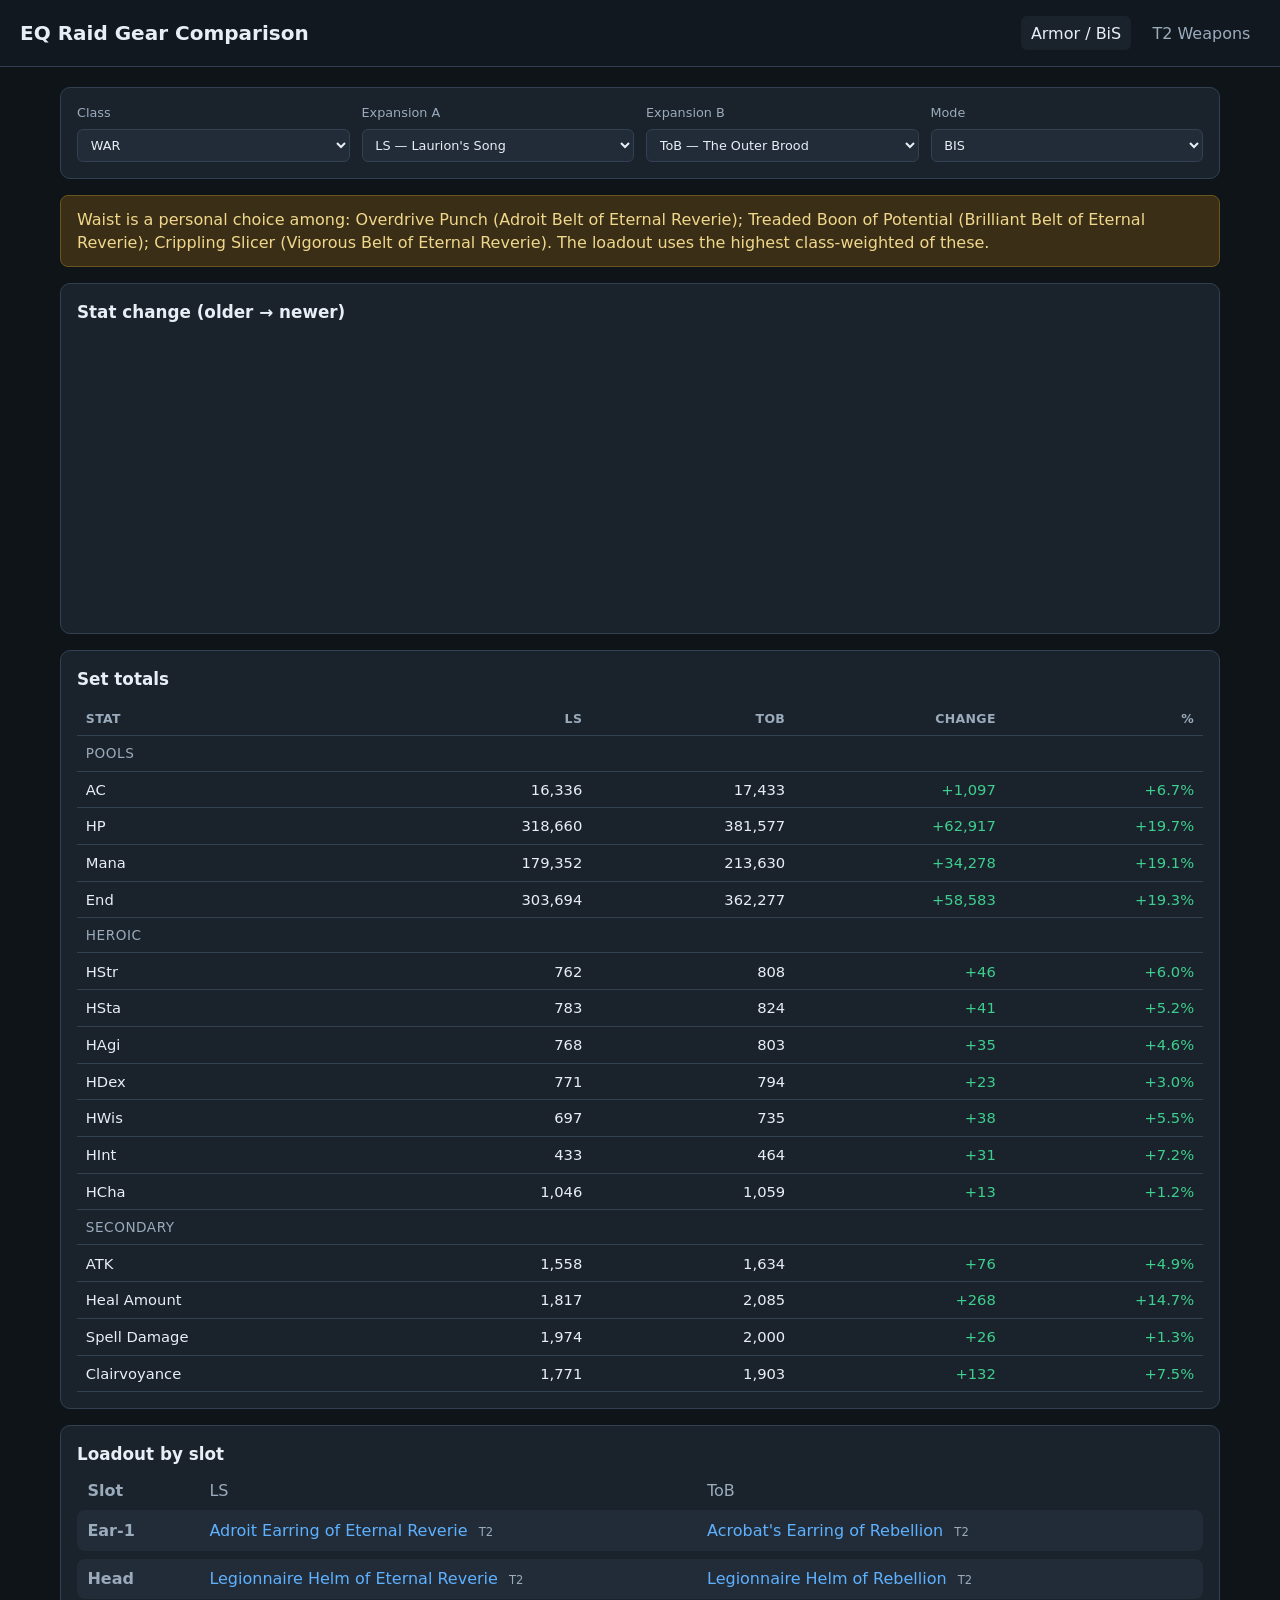
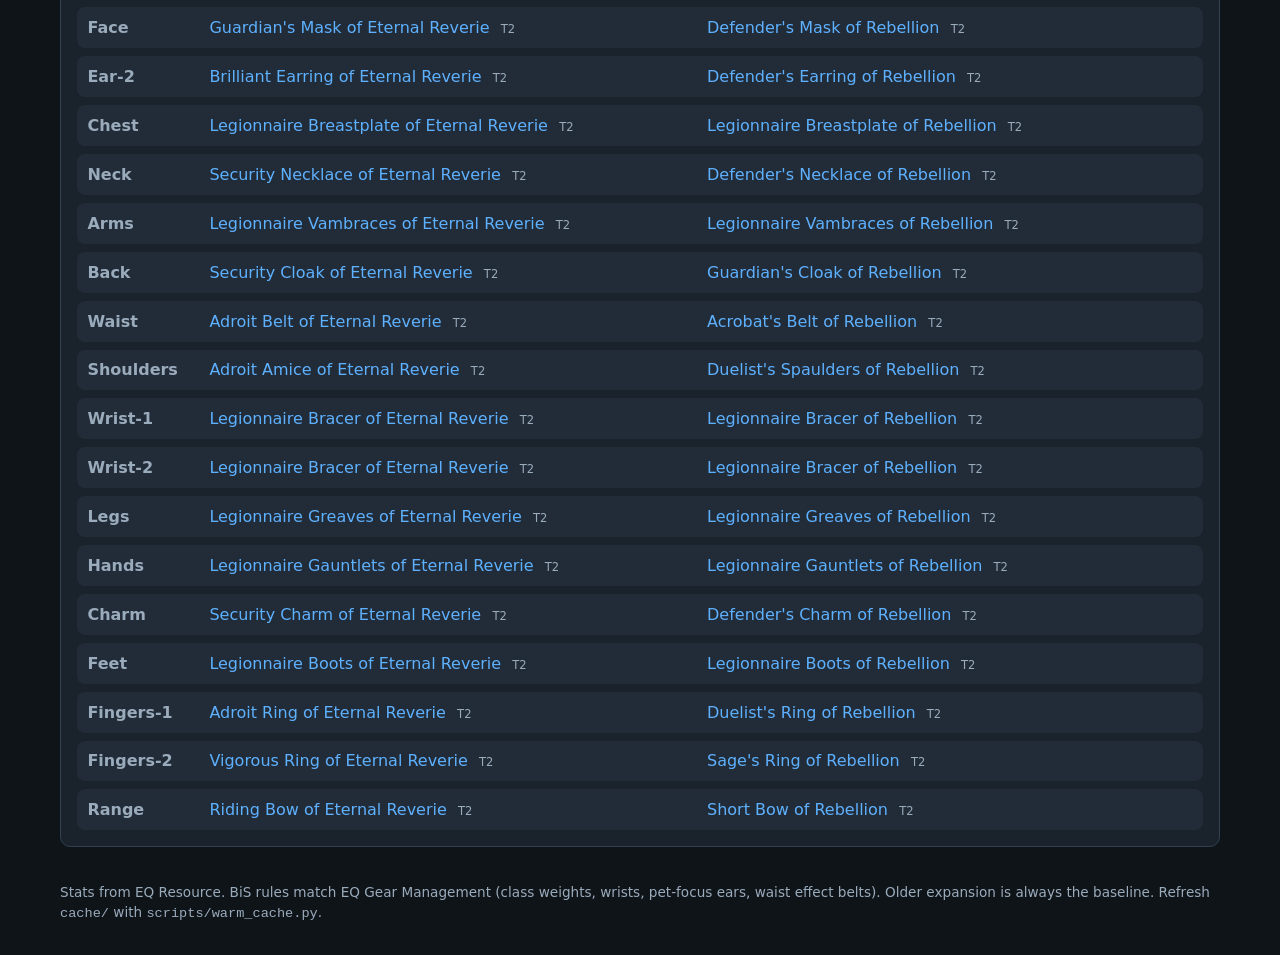
==== index.html @ 60deaf3c "Initial commit of EQ Raid Gear Comparison static site." ====
<!DOCTYPE html>
<html lang="en">
<head>
  <meta charset="utf-8" />
  <meta name="viewport" content="width=device-width, initial-scale=1" />
  <title>EQ Raid Gear Comparison</title>
  <link rel="stylesheet" href="css/site.css" />
  <script src="vendor/chart.umd.min.js"></script>
</head>
<body>
  <header>
    <h1>EQ Raid Gear Comparison</h1>
    <nav>
      <a class="active" href="index.html">Armor / BiS</a>
      <a href="weapons.html">T2 Weapons</a>
    </nav>
  </header>
  <main>
    <div class="controls">
      <label>Class
        <select id="classSelect"></select>
      </label>
      <label>Expansion A
        <select id="expA"></select>
      </label>
      <label>Expansion B
        <select id="expB"></select>
      </label>
      <label>Mode
        <select id="modeSelect">
          <option value="T1">T1</option>
          <option value="T2">T2</option>
          <option value="BIS">BIS</option>
        </select>
      </label>
    </div>

    <div id="banner" class="banner hidden"></div>
    <div id="waistNote" class="banner hidden"></div>

    <section class="panel">
      <h2>Stat change (older → newer)</h2>
      <div class="chart-wrap">
        <canvas id="pctChart"></canvas>
      </div>
    </section>

    <section class="panel">
      <h2>Set totals</h2>
      <table>
        <thead>
          <tr>
            <th>Stat</th>
            <th class="num" id="baseCol">Base</th>
            <th class="num" id="otherCol">Other</th>
            <th class="num">Change</th>
            <th class="num">%</th>
          </tr>
        </thead>
        <tbody id="totalsBody"></tbody>
      </table>
    </section>

    <section class="panel">
      <h2>Loadout by slot</h2>
      <div id="slotList" class="slot-grid"></div>
    </section>
  </main>
  <footer>
    Stats from EQ Resource. BiS rules match EQ Gear Management (class weights, wrists, pet-focus ears, waist effect belts).
    Older expansion is always the baseline. Refresh <code>cache/</code> with <code>scripts/warm_cache.py</code>.
  </footer>
  <script type="module" src="js/armor.js"></script>
</body>
</html>
---- css/site.css ----
:root {
  color-scheme: dark;
  --bg: #0f1419;
  --panel: #1a222c;
  --panel-2: #222c38;
  --border: #314052;
  --text: #e8eef5;
  --muted: #9aabbc;
  --accent: #5eb1ff;
  --up: #3ecf8e;
  --down: #f07178;
  --warn: #e6b450;
  font-family: "Segoe UI", system-ui, sans-serif;
}

* { box-sizing: border-box; }

body {
  margin: 0;
  background: var(--bg);
  color: var(--text);
  line-height: 1.45;
}

a { color: var(--accent); text-decoration: none; }
a:hover { text-decoration: underline; }

header {
  display: flex;
  flex-wrap: wrap;
  gap: 1rem;
  align-items: center;
  justify-content: space-between;
  padding: 1rem 1.25rem;
  border-bottom: 1px solid var(--border);
  background: #121820;
}

header h1 {
  margin: 0;
  font-size: 1.25rem;
  font-weight: 650;
}

nav { display: flex; gap: 0.75rem; }
nav a {
  color: var(--muted);
  padding: 0.35rem 0.6rem;
  border-radius: 6px;
}
nav a.active, nav a:hover {
  color: var(--text);
  background: var(--panel);
  text-decoration: none;
}

main {
  max-width: 1200px;
  margin: 0 auto;
  padding: 1.25rem;
}

.controls {
  display: grid;
  grid-template-columns: repeat(auto-fit, minmax(160px, 1fr));
  gap: 0.75rem;
  padding: 1rem;
  background: var(--panel);
  border: 1px solid var(--border);
  border-radius: 10px;
  margin-bottom: 1rem;
}

label {
  display: flex;
  flex-direction: column;
  gap: 0.35rem;
  font-size: 0.8rem;
  color: var(--muted);
}

select, button {
  font: inherit;
  color: var(--text);
  background: var(--panel-2);
  border: 1px solid var(--border);
  border-radius: 6px;
  padding: 0.45rem 0.55rem;
}

button {
  cursor: pointer;
  align-self: end;
  background: #2a5f8f;
  border-color: #3a78b0;
}
button:hover { filter: brightness(1.08); }

.banner {
  padding: 0.75rem 1rem;
  border-radius: 8px;
  background: #3a2f16;
  border: 1px solid #6a5420;
  color: #f0d78c;
  margin-bottom: 1rem;
}

.banner.hidden { display: none; }

.panel {
  background: var(--panel);
  border: 1px solid var(--border);
  border-radius: 10px;
  padding: 1rem;
  margin-bottom: 1rem;
}

.panel h2 {
  margin: 0 0 0.75rem;
  font-size: 1.05rem;
}

.chart-wrap {
  position: relative;
  height: 280px;
}

table {
  width: 100%;
  border-collapse: collapse;
  font-size: 0.92rem;
}

th, td {
  padding: 0.45rem 0.55rem;
  border-bottom: 1px solid var(--border);
  text-align: left;
  vertical-align: top;
}

th {
  color: var(--muted);
  font-weight: 600;
  font-size: 0.78rem;
  text-transform: uppercase;
  letter-spacing: 0.03em;
}

tbody tr:hover { background: rgba(255, 255, 255, 0.03); }

.num { text-align: right; font-variant-numeric: tabular-nums; }
.pos { color: var(--up); }
.neg { color: var(--down); }
.muted { color: var(--muted); }
.tier {
  display: inline-block;
  font-size: 0.72rem;
  padding: 0.1rem 0.35rem;
  border-radius: 4px;
  background: var(--panel-2);
  color: var(--muted);
  margin-left: 0.35rem;
}

.stat-group-title {
  margin-top: 1rem;
  margin-bottom: 0.35rem;
  color: var(--muted);
  font-size: 0.85rem;
  text-transform: uppercase;
  letter-spacing: 0.04em;
}

.slot-grid {
  display: grid;
  gap: 0.5rem;
}

.slot-row {
  display: grid;
  grid-template-columns: 110px 1fr 1fr;
  gap: 0.75rem;
  padding: 0.55rem 0.65rem;
  background: var(--panel-2);
  border-radius: 8px;
}

.slot-name {
  font-weight: 600;
  color: var(--muted);
}

@media (max-width: 800px) {
  .slot-row {
    grid-template-columns: 1fr;
  }
}

footer {
  max-width: 1200px;
  margin: 0 auto 2rem;
  padding: 0 1.25rem;
  color: var(--muted);
  font-size: 0.85rem;
}
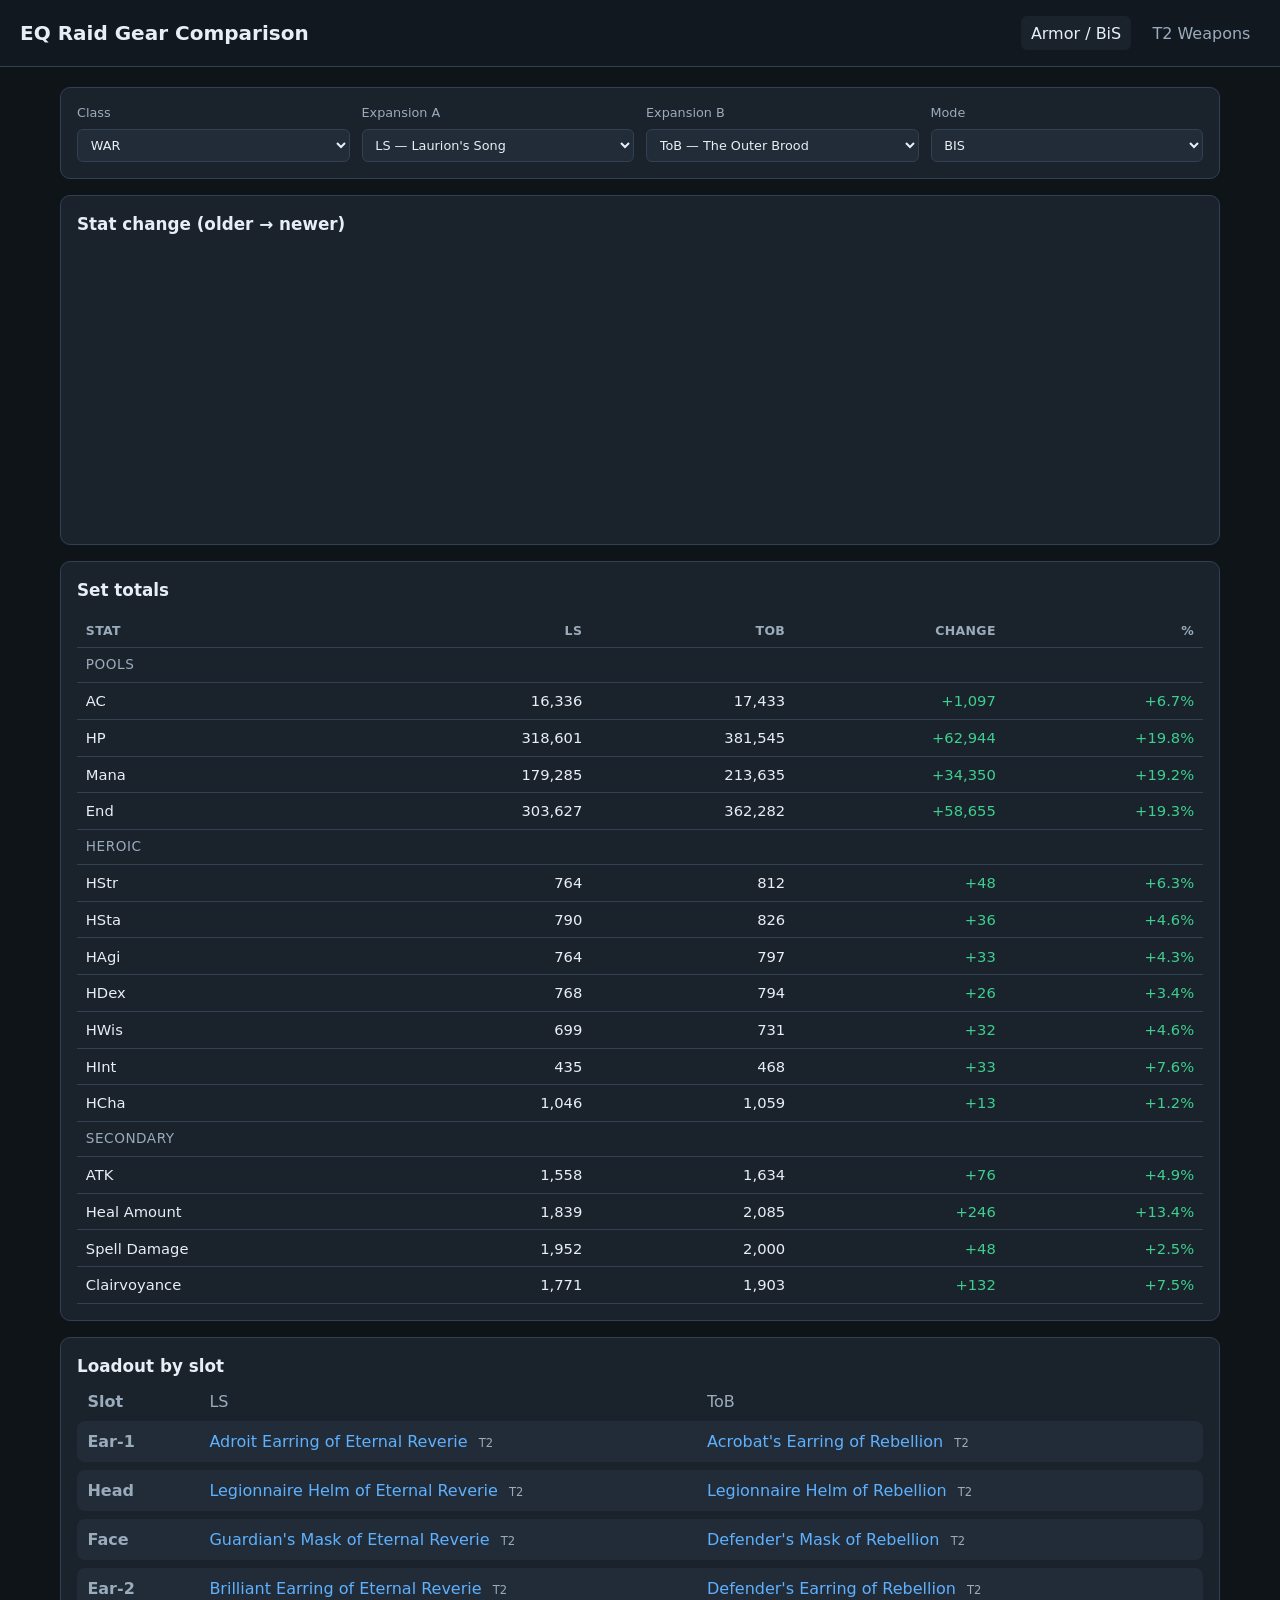
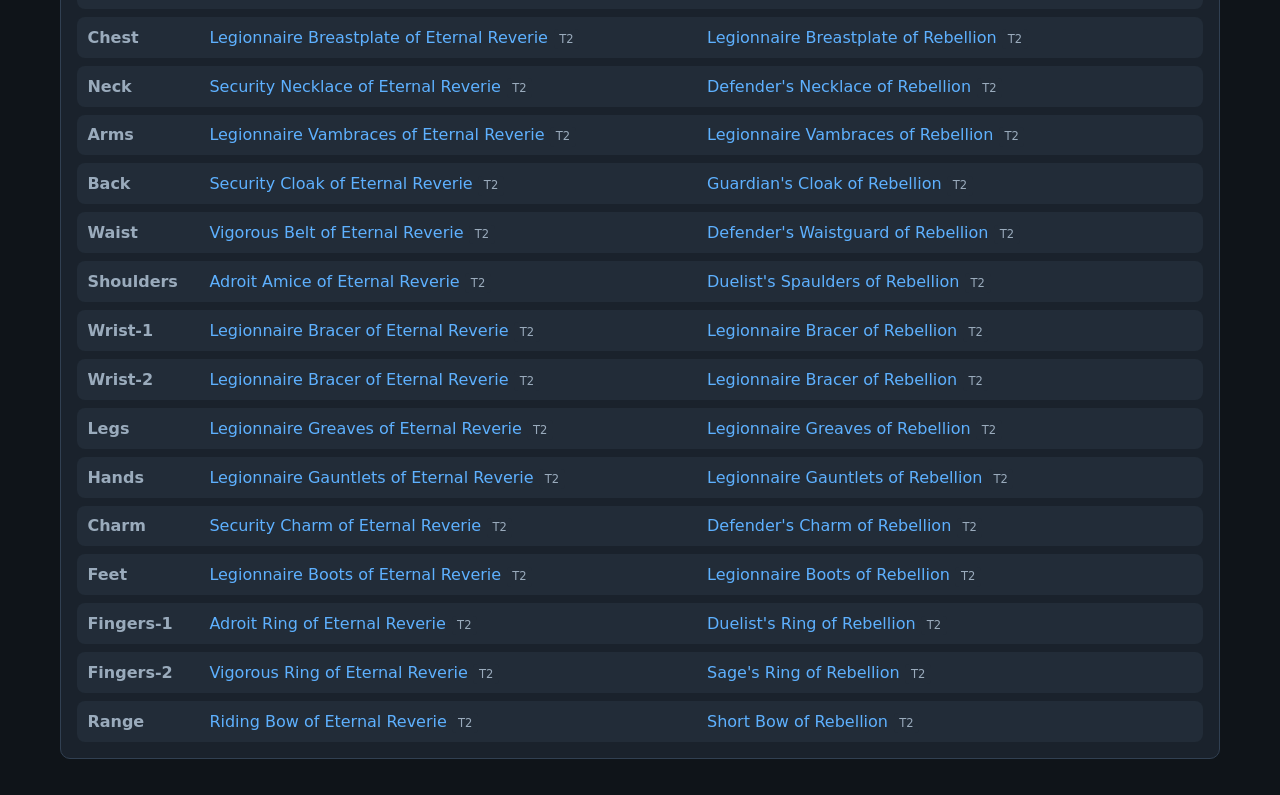
==== commit d7fbd705: "Lock waist by role and remove unused UI notes." ====
--- a/index.html
+++ b/index.html
@@ -36,8 +36,6 @@
     </div>
 
     <div id="banner" class="banner hidden"></div>
-    <div id="waistNote" class="banner hidden"></div>
-
     <section class="panel">
       <h2>Stat change (older → newer)</h2>
       <div class="chart-wrap">
@@ -66,10 +64,6 @@
       <div id="slotList" class="slot-grid"></div>
     </section>
   </main>
-  <footer>
-    Stats from EQ Resource. BiS rules match EQ Gear Management (class weights, wrists, pet-focus ears, waist effect belts).
-    Older expansion is always the baseline. Refresh <code>cache/</code> with <code>scripts/warm_cache.py</code>.
-  </footer>
   <script type="module" src="js/armor.js"></script>
 </body>
 </html>
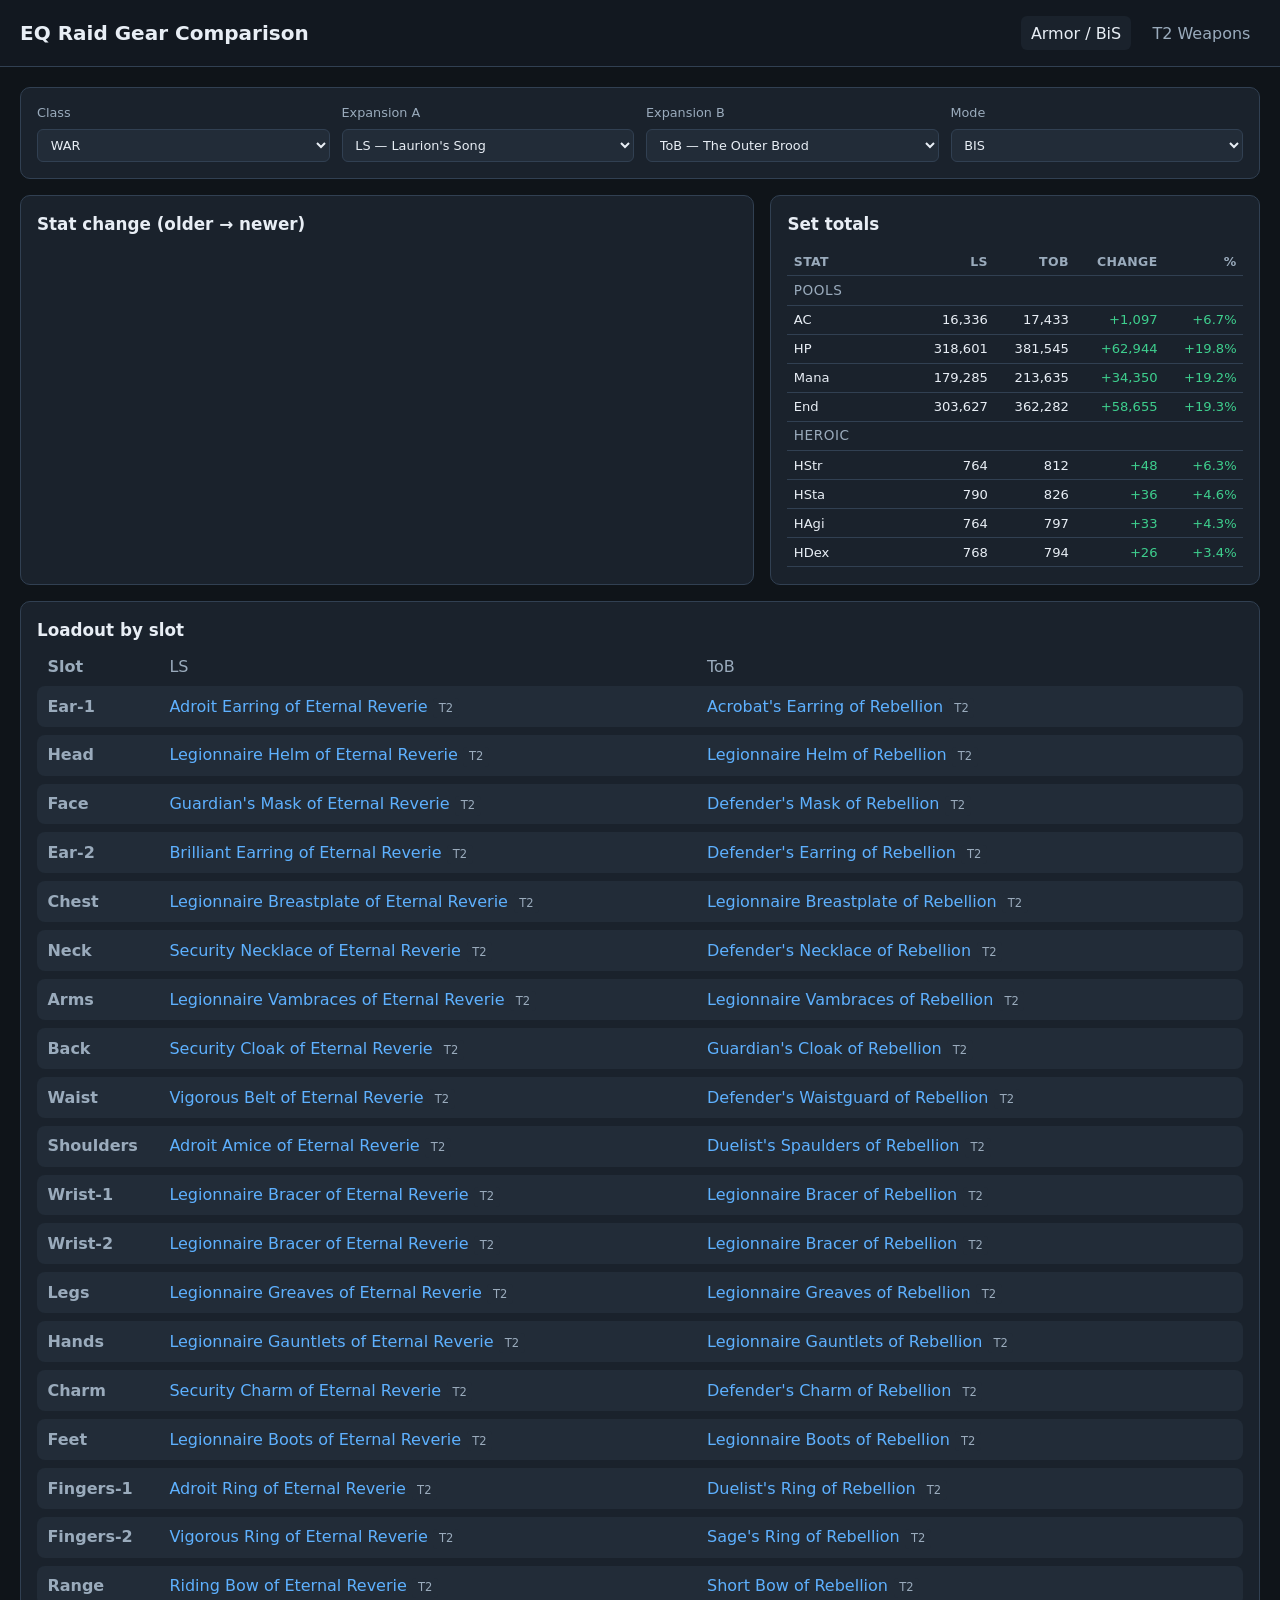
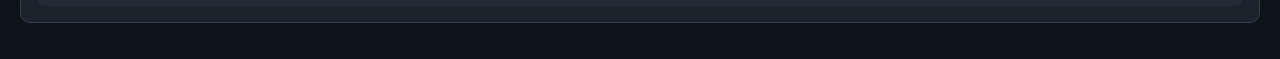
==== commit e771f395: "Put stat chart and set totals side by side." ====
--- a/index.html
+++ b/index.html
@@ -36,28 +36,32 @@
     </div>
 
     <div id="banner" class="banner hidden"></div>
-    <section class="panel">
-      <h2>Stat change (older → newer)</h2>
-      <div class="chart-wrap">
-        <canvas id="pctChart"></canvas>
-      </div>
-    </section>
+    <div class="compare-row">
+      <section class="panel panel-chart">
+        <h2>Stat change (older → newer)</h2>
+        <div class="chart-wrap">
+          <canvas id="pctChart"></canvas>
+        </div>
+      </section>
 
-    <section class="panel">
-      <h2>Set totals</h2>
-      <table>
-        <thead>
-          <tr>
-            <th>Stat</th>
-            <th class="num" id="baseCol">Base</th>
-            <th class="num" id="otherCol">Other</th>
-            <th class="num">Change</th>
-            <th class="num">%</th>
-          </tr>
-        </thead>
-        <tbody id="totalsBody"></tbody>
-      </table>
-    </section>
+      <section class="panel panel-totals">
+        <h2>Set totals</h2>
+        <div class="totals-scroll">
+          <table>
+            <thead>
+              <tr>
+                <th>Stat</th>
+                <th class="num" id="baseCol">Base</th>
+                <th class="num" id="otherCol">Other</th>
+                <th class="num">Change</th>
+                <th class="num">%</th>
+              </tr>
+            </thead>
+            <tbody id="totalsBody"></tbody>
+          </table>
+        </div>
+      </section>
+    </div>
 
     <section class="panel">
       <h2>Loadout by slot</h2>
--- a/css/site.css
+++ b/css/site.css
@@ -55,7 +55,7 @@
 }
 
 main {
-  max-width: 1200px;
+  max-width: 1400px;
   margin: 0 auto;
   padding: 1.25rem;
 }
@@ -120,9 +120,63 @@
   font-size: 1.05rem;
 }
 
+.compare-row {
+  display: grid;
+  grid-template-columns: minmax(0, 1.35fr) minmax(280px, 0.9fr);
+  gap: 1rem;
+  align-items: stretch;
+  margin-bottom: 1rem;
+}
+
+.compare-row > .panel {
+  margin-bottom: 0;
+  min-width: 0;
+  display: flex;
+  flex-direction: column;
+}
+
 .chart-wrap {
   position: relative;
-  height: 280px;
+  flex: 1;
+  min-height: 260px;
+  height: 320px;
+}
+
+.panel-totals .totals-scroll {
+  flex: 1;
+  min-height: 0;
+  max-height: 320px;
+  overflow: auto;
+}
+
+.panel-totals table {
+  font-size: 0.82rem;
+}
+
+.panel-totals th,
+.panel-totals td {
+  padding: 0.28rem 0.4rem;
+}
+
+.panel-totals thead th {
+  position: sticky;
+  top: 0;
+  background: var(--panel);
+  z-index: 1;
+}
+
+@media (max-width: 900px) {
+  .compare-row {
+    grid-template-columns: 1fr;
+  }
+
+  .chart-wrap {
+    height: 260px;
+  }
+
+  .panel-totals .totals-scroll {
+    max-height: 360px;
+  }
 }
 
 table {
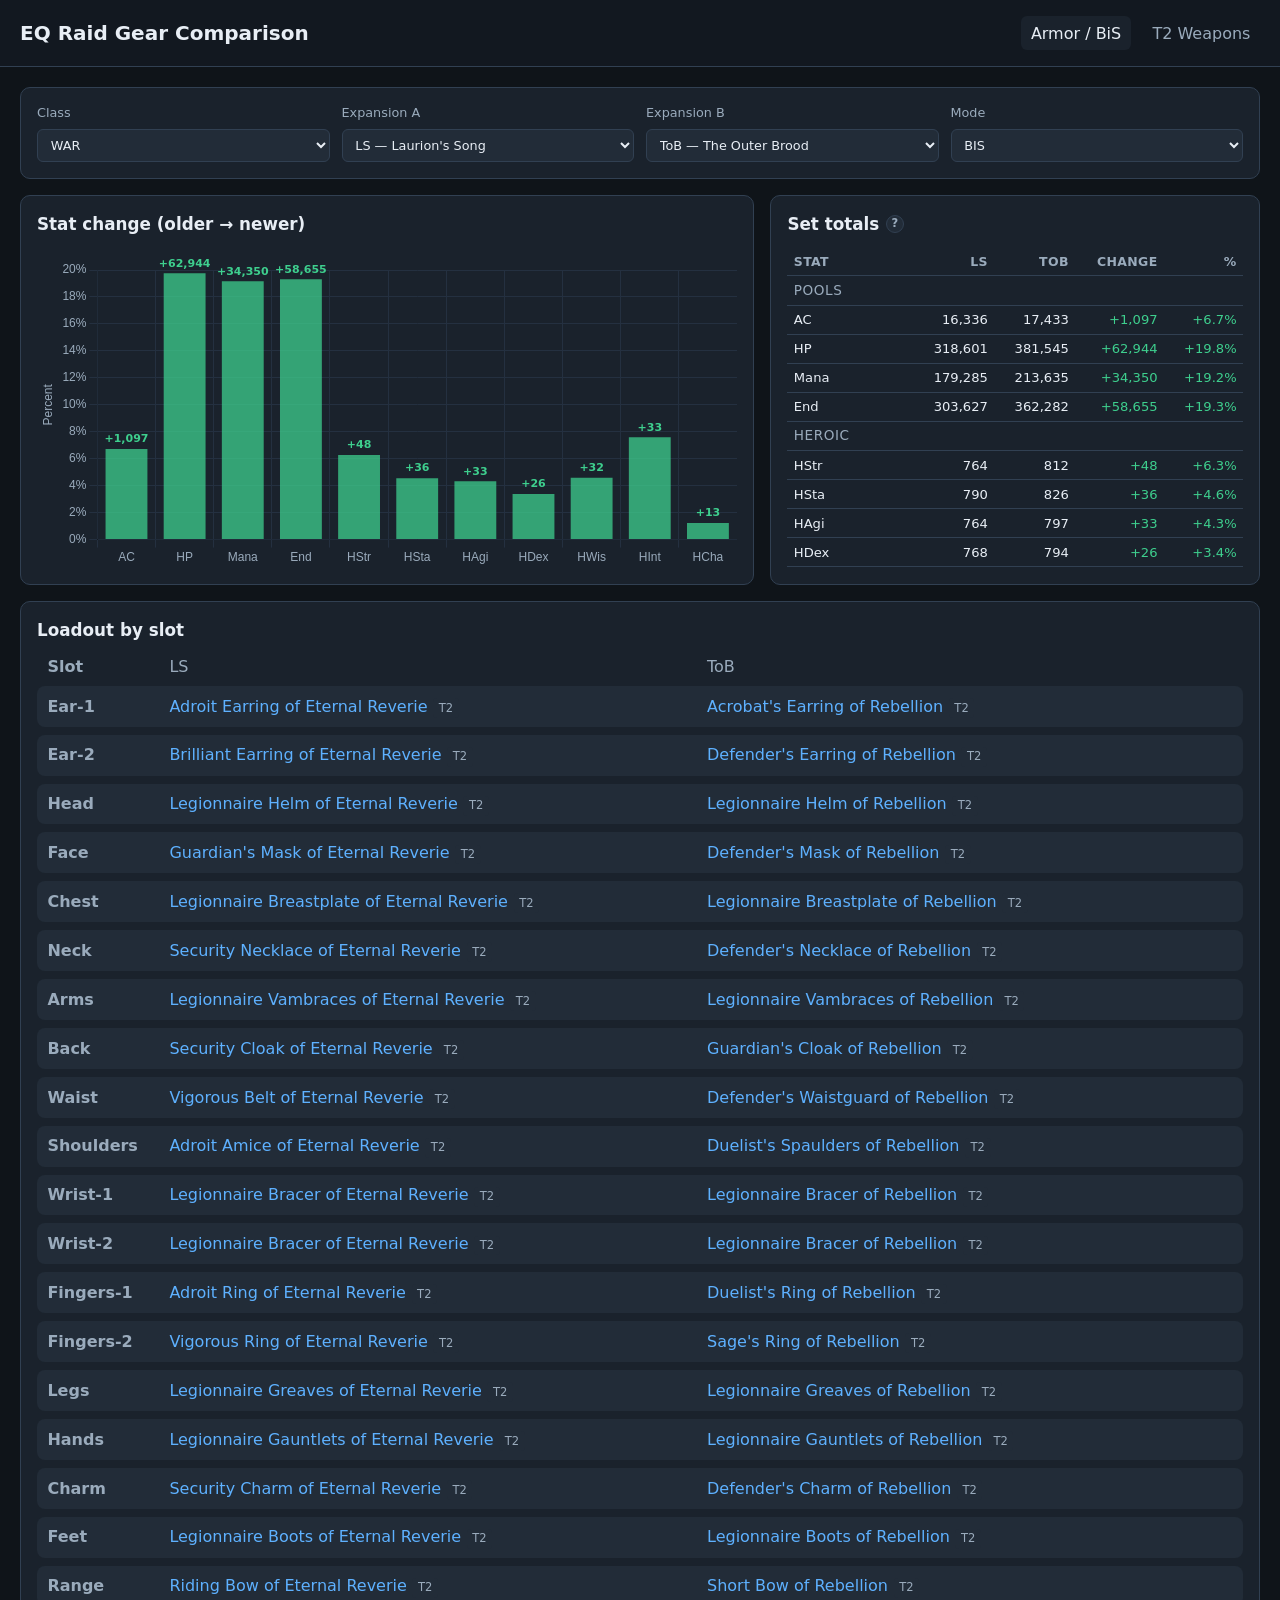
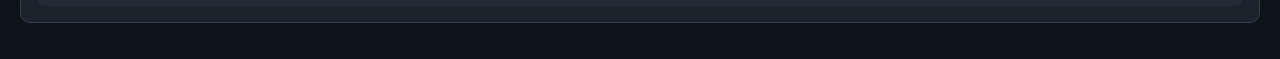
==== commit 8ea7c4dd: "Explain BiS priorities in a Set Totals tip and group paired loadout slots. Co-authored-by: Cursor <c" ====
--- a/index.html
+++ b/index.html
@@ -45,7 +45,11 @@
       </section>
 
       <section class="panel panel-totals">
-        <h2>Set totals</h2>
+        <h2 class="has-balloon">
+          <span>Set totals</span>
+          <button type="button" id="bisRulesTip" class="info-tip" aria-describedby="bisRulesBalloon" aria-label="BiS stat rules">?</button>
+          <div id="bisRulesBalloon" class="balloon" role="tooltip" hidden></div>
+        </h2>
         <div class="totals-scroll">
           <table>
             <thead>
@@ -68,6 +72,6 @@
       <div id="slotList" class="slot-grid"></div>
     </section>
   </main>
-  <script type="module" src="js/armor.js"></script>
+  <script type="module" src="js/armor.js?v=slots"></script>
 </body>
 </html>
--- a/css/site.css
+++ b/css/site.css
@@ -120,6 +120,78 @@
   font-size: 1.05rem;
 }
 
+.has-balloon {
+  position: relative;
+  display: inline-flex;
+  align-items: center;
+  gap: 0.4rem;
+}
+
+.info-tip {
+  width: 1.15rem;
+  height: 1.15rem;
+  padding: 0;
+  border-radius: 999px;
+  border: 1px solid var(--border);
+  background: var(--panel-2);
+  color: var(--muted);
+  font: inherit;
+  font-size: 0.72rem;
+  font-weight: 700;
+  line-height: 1;
+  cursor: help;
+  align-self: center;
+}
+
+.info-tip:hover,
+.info-tip:focus-visible {
+  color: var(--text);
+  border-color: #3a78b0;
+  outline: none;
+}
+
+.balloon {
+  position: absolute;
+  top: calc(100% + 0.45rem);
+  left: 0;
+  z-index: 5;
+  min-width: 11rem;
+  max-width: 16rem;
+  padding: 0.55rem 0.7rem;
+  border-radius: 8px;
+  border: 1px solid var(--border);
+  background: #16202b;
+  color: var(--text);
+  box-shadow: 0 8px 24px rgba(0, 0, 0, 0.35);
+  font-size: 0.78rem;
+  font-weight: 500;
+  line-height: 1.35;
+  text-transform: none;
+  letter-spacing: normal;
+}
+
+.balloon::before {
+  content: "";
+  position: absolute;
+  top: -6px;
+  left: 1.35rem;
+  width: 10px;
+  height: 10px;
+  border-left: 1px solid var(--border);
+  border-top: 1px solid var(--border);
+  background: #16202b;
+  transform: rotate(45deg);
+}
+
+.balloon[hidden] {
+  display: none;
+}
+
+.balloon div + div {
+  margin-top: 0.25rem;
+  color: var(--muted);
+}
+
 .compare-row {
   display: grid;
   grid-template-columns: minmax(0, 1.35fr) minmax(280px, 0.9fr);
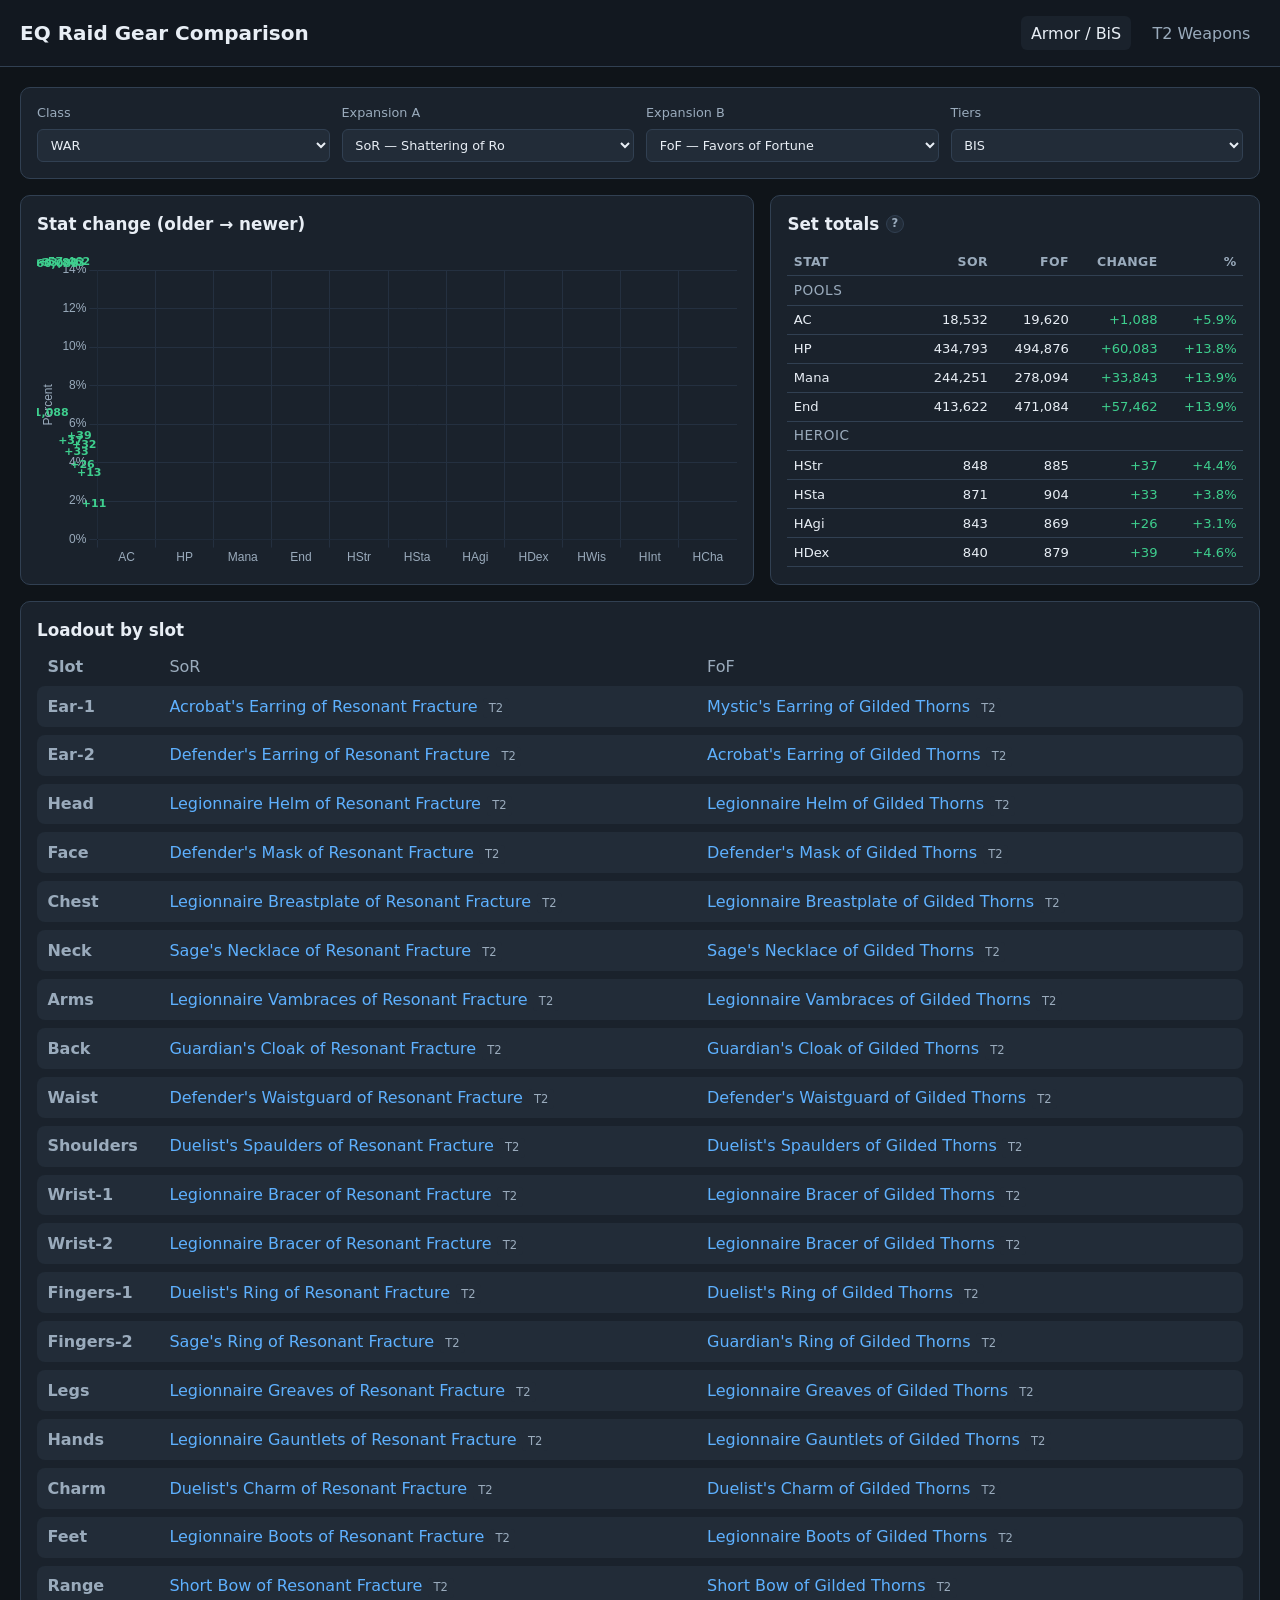
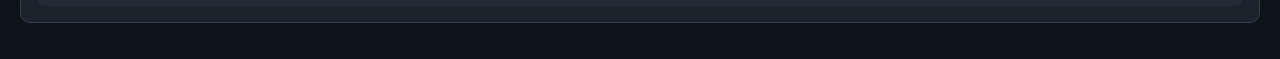
==== commit 108a76ff: "Default expansions to SoR vs FoF and rename Mode to Tiers. Co-authored-by: Cursor <cursoragent@curso" ====
--- a/index.html
+++ b/index.html
@@ -26,7 +26,7 @@
       <label>Expansion B
         <select id="expB"></select>
       </label>
-      <label>Mode
+      <label>Tiers
         <select id="modeSelect">
           <option value="T1">T1</option>
           <option value="T2">T2</option>
